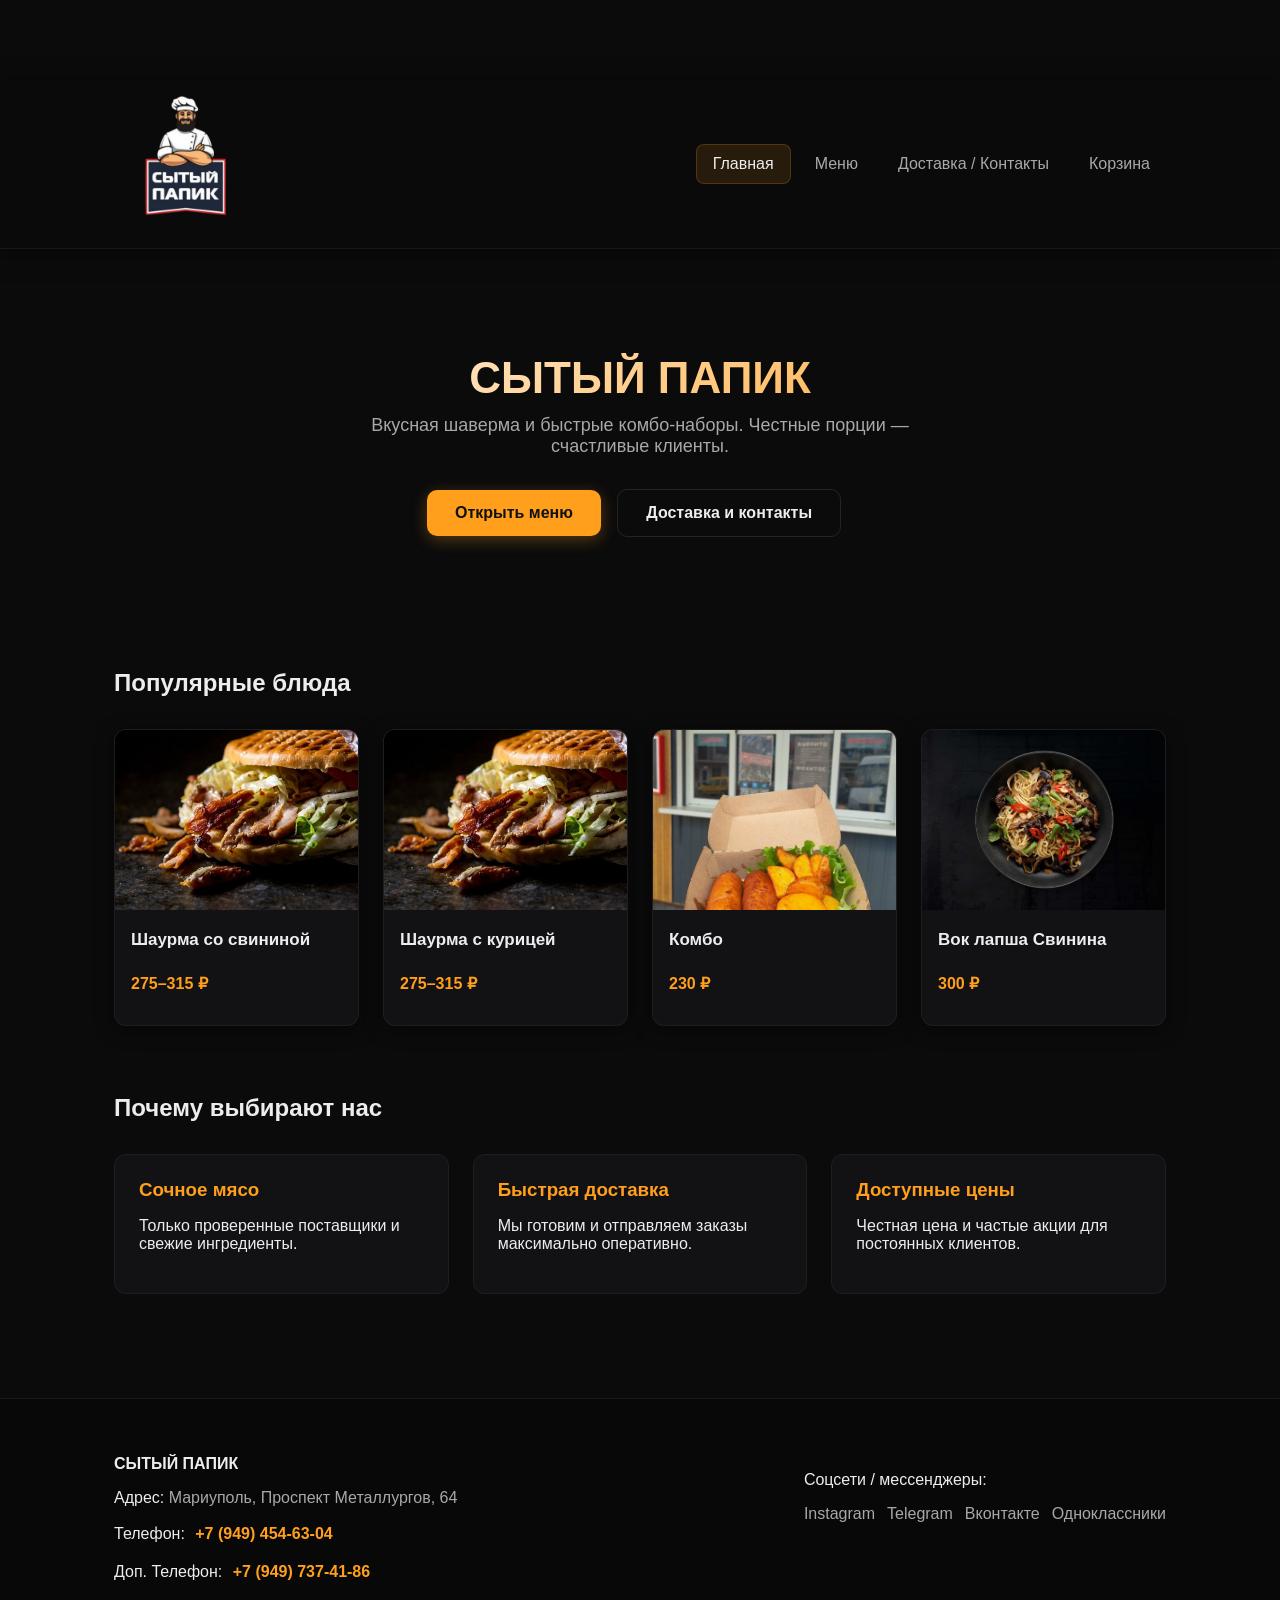
==== index.html @ ddf3e366 "Add files via upload" ====
<!doctype html>
<html lang="ru">
<head>
  <meta charset="utf-8" />
  <meta name="viewport" content="width=device-width,initial-scale=1" />
  <title>СЫТЫЙ ПАПИК — Главная</title>
  <link rel="stylesheet" href="css/styles.css">
  <link rel="stylesheet" href="css/phoneCopy.css">
  <style>
    /* Стили для фиксированного хедера */
    .site-header {
      background: rgba(11, 11, 12, 0.95);
      backdrop-filter: blur(10px);
      border-bottom: 1px solid rgba(255, 255, 255, 0.06);
      box-shadow: 0 4px 20px rgba(0, 0, 0, 0.5);
    }

    /* Отступ для контента под фиксированным хедером */
    body {
      padding-top: 80px;
    }

    .glow-on-hover {
      width: 220px;
      height: 50px;
      border: none;
      outline: none;
      color: #fff;
      background: #111;
      cursor: pointer;
      position: relative;
      z-index: 0;
      border-radius: 10px;
    }
    .glow-on-hover:before {
      content: '';
      background: linear-gradient(45deg, #ff0000, #ff7300, #fffb00, #48ff00, #00ffd5, #002bff, #7a00ff, #ff00c8, #ff0000);
      position: absolute;
      top: -2px;
      left:-2px;
      background-size: 400%;
      z-index: -1;
      filter: blur(5px);
      width: calc(100% + 4px);
      height: calc(100% + 4px);
      animation: glowing 20s linear infinite;
      opacity: 0;
      transition: opacity .3s ease-in-out;
      border-radius: 10px;
      
    }
    .glow-on-hover:active {
      color: #000
    }
    .glow-on-hover:active:after {
      background: transparent;
    }
    .glow-on-hover:hover:before {
      opacity: 1;
    }
    .glow-on-hover:after {
      z-index: -1;
      content: '';
      position: absolute;
      width: 100%;
      height: 100%;
      background: #111;
      left: 0;
      top: 0;
      border-radius: 10px;
    }
    @keyframes glowing {
      0% { background-position: 0 0; }
      50% { background-position: 400% 0; }
      100% { background-position: 0 0; }
    }
    
  </style>
</head>
<div id="copyToast" class="copy-toast">
  Номер скопирован
</div>

<body>
  <header class="site-header">
    <div class="container header-inner">
      <div class="logo">
        <a href="index.html"><img src="images/logo-placeholder.png" alt="СЫТЫЙ ПАПИК" class="logo-img"></a>
      </div>
      <nav class="nav" id="nav">
        <a href="index.html" class="nav-link active">Главная</a>
        <a href="menu.html" class="nav-link">Меню</a>
        <a href="delivery.html" class="nav-link">Доставка / Контакты</a>
        <a href="cart.html" class="nav-link">Корзина</a>
      </nav>
      <button class="burger" id="burger" aria-label="Открыть меню">☰</button>
    </div>
  </header>

  <main>
    <section class="hero">
      <div class="container hero-inner">
        <h1>СЫТЫЙ ПАПИК</h1>
        <p class="lead">Вкусная шаверма и быстрые комбо-наборы. Честные порции — счастливые клиенты.</p>
        <div class="hero-actions">
          <a class="btn" href="menu.html">Открыть меню</a>
          <a class="btn btn-ghost" href="delivery.html">Доставка и контакты</a>
        </div>
      </div>
    </section>

    <section class="gallery container">
      <h2>Популярные блюда</h2>
      <div class="cards-grid" id="popularItems">
        <!-- Динамически загружается из menu-cards.js -->
      </div>
    </section>

    <section class="about container">
      <h2>Почему выбирают нас</h2>
      <div class="features">
        
        <a class="feature" href ="menu.html" >
          <h3>Сочное мясо</h3>
          <p>Только проверенные поставщики и свежие ингредиенты.</p>
        </a>
        <a class="feature" href ="delivery.html">
          <h3>Быстрая доставка</h3>
          <p>Мы готовим и отправляем заказы максимально оперативно.</p>
        </a>
        <a class="feature" href ="menu.html">
          <h3>Доступные цены</h3>
          <p>Честная цена и частые акции для постоянных клиентов.</p>
        </a>
      </div>
    </section>
  </main>

  <footer class="site-footer">
    <div class="container footer-inner">
      <div>
        <strong>СЫТЫЙ ПАПИК</strong>
        <p>Адрес: <span class="placeholder">Мариуполь, Проспект Металлургов, 64</span></p>
          <p>
  Телефон:
  <span class="phone-copy" data-phone="+79494546304">
    +7 (949) 454-63-04
  </span>
</p>

<p>
  Доп. Телефон:
  <span class="phone-copy" data-phone="+79497374186" href="#">
    +7 (949) 737-41-86
  </span>
</p>

      </div>
      <div>
        <p>Соцсети / мессенджеры:</p>
        <ul class="socials">
          <li><a href="https://www.instagram.com/sitipapik/" class="placeholder-link">Instagram</a></li>
          <li><a href="https://t.me/sitipapik" class="placeholder-link">Telegram</a></li>
          <li><a href="https://vk.com/sitipapik" class="placeholder-link">Вконтакте</a></li>
          <li><a href="https://ok.ru/group/70000040995384" class="placeholder-link">Одноклассники</a></li>
        </ul>
        
      </div>
    </div>
  </footer>

  <script src="js/menu-cards.js"></script>
  <script>
    // Загружаем популярные товары на главную страницу
    document.addEventListener('DOMContentLoaded', () => {
      const container = document.getElementById('popularItems');
      
      // Показываем первые 4 товара как популярные
      const popularItems = MENU_ITEMS.slice(0, 4);
      
      container.innerHTML = popularItems.map(item => {
        // Определяем отображение цены
        let priceDisplay = '';
        if (item.sizes && item.sizes.length > 1) {
          const prices = item.sizes.map(s => s.price);
          priceDisplay = `${Math.min(...prices)}–${Math.max(...prices)} ₽`;
        } else if (item.sizes && item.sizes.length === 1) {
          priceDisplay = `${item.sizes[0].price} ₽`;
        } else {
          priceDisplay = `${item.price} ₽`;
        }
        
        return `
          <article class="card">
            <a href="product.html?id=${item.id}">
              <img src="${item.img}" alt="${item.title}" />
            </a>
            <div class="card-body">
              <h4>${item.title}</h4>
              <p class="price">${priceDisplay}</p>
            </div>
          </article>
        `;
      }).join('');
    });
  </script>
  <script src="js/script.js"></script>
  <script src="js/phoneCopy.js"></script>
</body>
</html>
---- css/styles.css ----
:root{
  --bg:#0b0b0c;
  --card:#121214;
  --muted:#a8a8a8;
  --accent:#ff9f1c;
  --text:#ededed;
  --glass: rgba(255,255,255,0.03);
  --maxw:1100px;
  --radius:12px;
  font-size:16px;
  font-family: Inter, "Segoe UI", Roboto, "Helvetica Neue", Arial;
}

*{box-sizing:border-box}

body{
  margin:0;
  background:var(--bg);
  color:var(--text);
  -webkit-font-smoothing:antialiased;
  /* Отступ для фиксированного хедера */
  padding-top: 80px;
}

.container{max-width:var(--maxw);margin:0 auto;padding:24px}

/* ===========================
   УЛУЧШЕННЫЙ ФИКСИРОВАННЫЙ ХЕДЕР
   =========================== */
.site-header{
  background: rgba(11, 11, 12, 0.95);
  backdrop-filter: blur(10px);
  -webkit-backdrop-filter: blur(10px);
  position:sticky;
  top:0;
  z-index:1000;
  padding:12px 0;
  border-bottom: 1px solid rgba(255, 255, 255, 0.08);
  box-shadow: 0 4px 20px rgba(0, 0, 0, 0.6);
  transition: all 0.3s ease;
}

.site-header.scrolled {
  background: rgba(11, 11, 12, 0.98);
  box-shadow: 0 4px 30px rgba(0, 0, 0, 0.8);
}

.header-inner{
  display:flex;
  align-items:center;
  justify-content:space-between;
  max-width: var(--maxw);
  margin: 0 auto;
  padding: 0 24px;
}

.logo-img {
  height:56px;
  width: 140px;
  height: auto;
  transition: transform 0.2s ease;
}

.logo-img:hover {
  transform: scale(1.05);
}

.nav{
  display:flex;
  gap:8px;
  align-items:center;
}

.nav-link{
  color:var(--muted);
  text-decoration:none;
  padding:10px 16px;
  border-radius:8px;
  transition: all 0.2s ease;
  font-weight: 500;
}

.nav-link.active {
  color:var(--text);
  background: rgba(255, 159, 28, 0.12);
  border: 1px solid rgba(255, 159, 28, 0.2);
}

.nav-link:hover{
  color:var(--text);
  background:rgba(255, 255, 255, 0.05);
}

.burger{
  display:none;
  background:rgba(255, 255, 255, 0.05);
  border:1px solid rgba(255, 255, 255, 0.1);
  color:var(--text);
  font-size:22px;
  padding: 8px 12px;
  border-radius: 8px;
  cursor: pointer;
  transition: all 0.2s ease;
}

.burger:hover {
  background: rgba(255, 255, 255, 0.1);
  border-color: rgba(255, 255, 255, 0.2);
}


/* ===========================
   HERO SECTION
   =========================== */
.hero{
  padding:80px 0 64px;
  text-align:center;
}

.hero h1{
  font-size:44px;
  margin:0 0 12px;
  background: linear-gradient(135deg, #fff 0%, var(--accent) 100%);
  -webkit-background-clip: text;
  -webkit-text-fill-color: transparent;
  background-clip: text;
}

.lead{
  color:var(--muted);
  font-size:18px;
  margin:0 0 24px;
  max-width: 600px;
  margin-left: auto;
  margin-right: auto;
}

.hero-actions {
  margin-top: 32px;
}

.btn{
  display:inline-block;
  padding:14px 28px;
  border-radius:10px;
  background:var(--accent);
  color:#111;
  text-decoration:none;
  font-weight:600;
  margin-right:12px;
  transition: all 0.2s ease;
  box-shadow: 0 4px 16px rgba(255, 159, 28, 0.3);
}

.btn:hover {
  transform: translateY(-2px);
  box-shadow: 0 6px 24px rgba(255, 159, 28, 0.4);
}

.btn-ghost{
  background:transparent;
  border:1px solid rgba(255,255,255,0.1);
  color:var(--text);
  box-shadow: none;
}

.btn-ghost:hover {
  background: rgba(255, 255, 255, 0.05);
  border-color: rgba(255, 255, 255, 0.2);
}


/* ===========================
   FEATURES
   =========================== */
.features{
  display:flex;
  gap:24px;
  margin-top:32px;
}

.feature{
  background:var(--card);
  padding:24px;
  border-radius:12px;
  flex:1;
  border: 1px solid rgba(255, 255, 255, 0.05);
  transition: all 0.3s ease;
}

.feature:hover {
  transform: translateY(-4px);
  border-color: rgba(255, 159, 28, 0.3);
  box-shadow: 0 8px 24px rgba(0, 0, 0, 0.4);
}

.feature h3{
  margin:0 0 12px;
  color: var(--accent);
}


/* ===========================
   CARDS GRID (Главная страница)
   =========================== */
.cards-grid{
  display:grid;
  grid-template-columns:repeat(auto-fill,minmax(240px,1fr));
  gap:24px;
  margin-top:32px;
}

.card{
  background:var(--card);
  border-radius:12px;
  overflow:hidden;
  display:flex;
  flex-direction:column;
  box-shadow:0 4px 18px rgba(0,0,0,0.5);
  border: 1px solid rgba(255, 255, 255, 0.05);
  transition: all 0.3s ease;
}

.card:hover {
  transform: translateY(-8px);
  box-shadow: 0 12px 32px rgba(0, 0, 0, 0.7);
  border-color: rgba(255, 159, 28, 0.3);
}

.card img{
  width:100%;
  height:180px;
  object-fit:cover;
  background:#111;
  transition: transform 0.3s ease;
}

.card:hover img {
  transform: scale(1.05);
}

.card-body{padding:16px}
.card-body h4{margin:0 0 8px;font-size:17px}
.price{color:var(--accent);font-weight:700;font-size:16px}


/* ===========================
   MENU SECTION
   =========================== */
.menu-section h1{
  margin-top:32px;
  font-size:34px;
  color:#fff;
  letter-spacing:0.2px;
}

.menu-title { 
  font-size:34px; 
  margin:6px 0 6px 0; 
  color:#fff; 
  letter-spacing:0.2px; 
}

.muted { 
  color:var(--muted); 
  margin-bottom:24px; 
}


/* ===========================
   MENU FILTERS
   =========================== */
.menu-filters { 
  display:flex; 
  gap:10px; 
  margin-bottom:24px; 
  flex-wrap:wrap; 
}

.menu-filters .filter {
  background:transparent;
  border:1px solid rgba(255,255,255,0.1);
  color:#ddd;
  padding:10px 18px;
  border-radius:10px;
  cursor:pointer;
  transition: all 0.2s ease;
  font-weight: 500;
}

.menu-filters .filter:hover {
  background: rgba(255, 255, 255, 0.05);
  border-color: rgba(255, 255, 255, 0.2);
}

.menu-filters .filter.active { 
  background: linear-gradient(90deg, rgba(255,122,24,0.12), rgba(217,104,16,0.08)); 
  border-color: rgba(255,122,24,0.3); 
  color:var(--accent);
  box-shadow: 0 2px 12px rgba(255, 122, 24, 0.2);
}


/* ===========================
   MENU GRID
   =========================== */
.menu-grid {
  display:grid;
  grid-template-columns: repeat(auto-fit,minmax(260px,1fr));
  gap:24px;
}


/* ===========================
   MENU CARDS (С ВЫРАВНИВАНИЕМ)
   =========================== */
.menu-card {
  background: linear-gradient(180deg, rgba(255,255,255,0.03), rgba(255,255,255,0.01));
  border-radius:var(--radius);
  overflow:hidden;
  border:1px solid rgba(255,255,255,0.05);
  box-shadow: 0 6px 18px rgba(0,0,0,0.6);
  transition: transform .2s ease, box-shadow .2s ease;
  
  /* ВАЖНО: Делаем карточку гибкой для выравнивания */
  display: flex;
  flex-direction: column;
  height: 100%;
}

.menu-card:hover { 
  transform: translateY(-8px); 
  box-shadow: 0 12px 32px rgba(0, 0, 0, 0.8);
  border-color: rgba(255, 159, 28, 0.3);
}

.card-media {
  width: 100%;
  height: 180px; /* Фиксированная высота для картинки */
  overflow: hidden;
}

.card-media img { 
  width:100%; 
  height:100%; 
  object-fit:cover; /* По умолчанию обрезаем */
  display:block; 
  filter:brightness(.92);
  transition: all 0.3s ease;
}

.menu-card:hover .card-media img {
  filter: brightness(1);
  transform: scale(1.05);
}

/* ВАЖНО: Тело карточки растягивается */
.card-body { 
  padding:16px; 
  display: flex;
  flex-direction: column;
  flex-grow: 1;
}

.card-title { margin:0 0 8px 0; font-size:18px; color:#fff; }

.card-desc { 
  color:var(--muted); 
  font-size:14px; 
  margin-bottom:12px; 
  line-height: 1.5; 
}

/* ВАЖНО: Низ карточки прижат к низу */
.card-bottom { 
  display:flex; 
  justify-content:space-between; 
  align-items:center; 
  gap:10px; 
  flex-wrap: wrap; 
  margin-top: auto; /* Это свойство прижимает кнопки вниз */
}

.card-price { font-weight:700; color:var(--accent); font-size:16px; }

.card-actions {
  display: flex;
  gap: 8px;
}

a.btn-secondary {
  text-decoration:none;
  background:transparent;
  border:1px solid rgba(255,255,255,0.1);
  padding:9px 14px;
  border-radius:8px;
  color:#ddd;
  font-size:13px;
  transition: all 0.2s ease;
}

a.btn-secondary:hover {
  background: rgba(255, 255, 255, 0.05);
  border-color: rgba(255, 255, 255, 0.2);
}

button.btn-add {
  padding:9px 16px;
  background:var(--accent);
  color:#111;
  border: none;
  border-radius:10px;
  cursor:pointer;
  font-weight:600;
  font-size:13px;
  transition: all 0.2s ease;
}

button.btn-add:hover {
  background: #d96810;
  transform: translateY(-2px);
  box-shadow: 0 4px 12px rgba(255, 159, 28, 0.4);
}

button.btn-add:active {
  transform: translateY(0);
}






.menu-card[data-item-id="b15"] .card-media img {
    object-fit: cover;
    object-position: 50% 20%; /* 50% по горизонтали, 20% от верха  Мега шава */
}

.menu-card[data-item-id="b2"] .card-media img {
    object-position: 50% 77%; /* Комбо */
    object-fit: cover;
}
.menu-card[data-item-id="b14"] .card-media img {
    object-position: 10% 67%; /* Ланч бокс */
    object-fit: cover;
}

/* .menu-card[data-item-id="b20"] .card-media img {
    width: 90%; Вода 
    object-position: 50% 20%;
} */

.menu-card[data-item-id="b21"] .card-media img {
    object-fit: cover; /* Соки */
    object-position: 50% 20%;
}




/* ===========================
   QUANTITY CONTROL
   =========================== */
.quantity-control {
  display: flex;
  align-items: center;
  gap: 6px;
  background: rgba(255, 159, 28, 0.1);
  border: 1px solid rgba(255, 159, 28, 0.3);
  border-radius: 10px;
  padding: 4px;
}

.qty-btn {
  width: 28px;
  height: 28px;
  background: var(--accent);
  color: #111;
  border: none;
  border-radius: 6px;
  cursor: pointer;
  font-weight: 700;
  font-size: 16px;
  display: flex;
  align-items: center;
  justify-content: center;
  transition: all 0.2s ease;
}

.qty-btn:hover {
  background: #d96810;
  transform: scale(1.1);
}

.qty-btn:active {
  transform: scale(0.95);
}

.qty-display {
  min-width: 24px;
  text-align: center;
  font-weight: 700;
  color: var(--accent);
  font-size: 14px;
}


/* ===========================
   SIZE MODAL
   =========================== */
.size-modal-overlay {
  position: fixed;
  top: 0;
  left: 0;
  right: 0;
  bottom: 0;
  background: rgba(0, 0, 0, 0.85);
  backdrop-filter: blur(8px);
  z-index: 2000;
  display: flex;
  align-items: center;
  justify-content: center;
  padding: 20px;
  animation: fadeIn 0.3s ease;
}

.size-modal {
  background: linear-gradient(180deg, #1a1a1c 0%, #121214 100%);
  border-radius: 16px;
  max-width: 400px;
  width: 100%;
  border: 1px solid rgba(255, 159, 28, 0.2);
  box-shadow: 0 20px 60px rgba(0, 0, 0, 0.9);
  animation: slideUp 0.3s ease;
}

.size-modal-header {
  padding: 20px;
  border-bottom: 1px solid rgba(255, 255, 255, 0.1);
  display: flex;
  justify-content: space-between;
  align-items: center;
}

.size-modal-header h3 {
  margin: 0;
  font-size: 18px;
  color: #fff;
}

.size-modal-close {
  background: transparent;
  border: 1px solid rgba(255, 255, 255, 0.1);
  color: var(--muted);
  font-size: 24px;
  width: 32px;
  height: 32px;
  border-radius: 6px;
  cursor: pointer;
  display: flex;
  align-items: center;
  justify-content: center;
  transition: all 0.2s ease;
}

.size-modal-close:hover {
  background: rgba(255, 255, 255, 0.05);
  border-color: rgba(255, 255, 255, 0.2);
  color: #fff;
}

.size-modal-body {
  padding: 20px;
}

.size-modal-body h4 {
  margin: 0 0 16px 0;
  color: var(--text);
  font-size: 16px;
}

.size-options {
  display: flex;
  flex-direction: column;
  gap: 10px;
}

.size-option {
  display: flex;
  justify-content: space-between;
  align-items: center;
  padding: 14px 18px;
  background: rgba(255, 255, 255, 0.03);
  border: 1px solid rgba(255, 255, 255, 0.1);
  border-radius: 10px;
  cursor: pointer;
  transition: all 0.2s ease;
}

.size-option:hover {
  background: rgba(255, 159, 28, 0.1);
  border-color: rgba(255, 159, 28, 0.3);
  transform: translateX(4px);
}

.size-name {
  font-weight: 600;
  color: var(--text);
}

.size-price {
  font-weight: 700;
  color: var(--accent);
  font-size: 16px;
}


/* ===========================
   FOOTER
   =========================== */
.site-footer{
  border-top:1px solid rgba(255,255,255,0.06);
  margin-top:80px;
  padding:32px 0;
  background: rgba(0, 0, 0, 0.3);
}

.footer-inner{
  display:flex;
  justify-content:space-between;
  gap:32px;
  align-items:flex-start;
}

.socials{
  list-style:none;
  padding:0;
  margin:8px 0 0 0;
  display:flex;
  gap:12px;
  flex-wrap: wrap;
}

.placeholder{color:var(--muted)}
.placeholder-link{
  color:var(--muted);
  text-decoration:none;
  transition: color 0.2s ease;
}

.placeholder-link:hover {
  color: var(--accent);
}


/* ===========================
   TWO COLUMN LAYOUT
   =========================== */
.two-col{
  display:grid;
  grid-template-columns:1fr 360px;
  gap:32px;
  margin-top: 24px;
}


/* ===========================
   DISH LAYOUT
   =========================== */
.dish-layout-darker { 
  display:flex; 
  gap:32px; 
  align-items:flex-start; 
  margin-top:24px; 
}

.dish-image-large img { 
  width:420px; 
  border-radius:12px; 
  object-fit:cover; 
}

.dish-info-large { max-width:640px; }
.dish-info-large h1 { 
  margin:0 0 12px 0; 
  font-size:28px; 
  color:#fff; 
  text-transform: none; 
}

.dish-desc .desc { 
  color:var(--muted); 
  margin:8px 0;
  line-height: 1.6;
}

.dish-actions { 
  margin-top:16px; 
  display:flex; 
  gap:12px; 
  align-items:center; 
}


/* ===========================
   CART
   =========================== */
.cart-row { 
  display:flex; 
  justify-content:space-between; 
  gap:16px; 
  padding:16px 0; 
  border-bottom:1px solid rgba(255,255,255,0.05); 
}

.cart-row strong { display:block; }


/* ===========================
   RESPONSIVE
   =========================== */
@media(max-width:900px){
  body {
    padding-top: 70px;
  }

  .features{flex-direction:column}
  .two-col{grid-template-columns:1fr}
  .dish-layout-darker { flex-direction:column; }
  .dish-image-large img { width:100%; height:auto; }
  .card-media img { height:160px; }
  
  .burger{display:block}
  
  .nav{
    display:none;
    position:fixed;
    right:18px;
    top:72px;
    flex-direction:column;
    background:rgba(11, 11, 12, 0.98);
    backdrop-filter: blur(10px);
    padding:16px;
    border-radius:12px;
    border: 1px solid rgba(255, 255, 255, 0.1);
    box-shadow: 0 8px 32px rgba(0, 0, 0, 0.8);
    min-width: 200px;
  }
  
  .nav.open {
    display: flex;
  }

  .nav-link {
    width: 100%;
    text-align: left;
  }
  
  .header-inner{gap:16px}
  
  .hero h1{font-size:36px}
}

@media(max-width:480px){
  .hero h1{font-size:32px}
  .card img{height:150px}
  .menu-title { font-size:26px; }
  .card-media img { height:140px; }
  .card-desc { min-height:48px; }
  
  .cards-grid{
    grid-template-columns:1fr;
  }

  .footer-inner {
    flex-direction: column;
    gap: 24px;
  }
}


/* ===========================
   UTILITIES
   =========================== */
.Pobolshe{
  font-size: 100px;
}

.ymaps-layers-pane {
    filter: brightness(50%);
    -ms-filter: brightness(50%);
    -webkit-filter: brightness(50%);
    -moz-filter: brightness(50%);   
    -o-filter: brightness(50%);  
}

/* ===========================
   ЦЕНЫ (С поддержкой старой цены)
   =========================== */
.card-price-container {
  display: flex;
  flex-direction: column;
  gap: 2px;
}

.price-old {
  font-size: 13px;
  color: rgba(255, 255, 255, 0.4);
  text-decoration: line-through;
  font-weight: 400;
  margin-bottom: -2px;
}

.price-current {
  font-size: 18px;
  font-weight: 700;
  color: var(--accent);
}
---- css/phoneCopy.css ----
/* ==================================================
   PHONE COPY (MINIMAL, PREMIUM)
   ================================================== */

.phone-copy {
  color: var(--accent);
  font-weight: 600;
  cursor: pointer;
  padding: 2px 6px;
  border-radius: 6px;
  line-height: 1.4;
}

/* hover — ТОЛЬКО курсор, без анимаций */
.phone-copy:hover {
  cursor: pointer;
}

/* ==================================================
   PRESS ANIMATION (NO GLOW)
   ================================================== */

@keyframes copyPress {
  0% {
    transform: scale(1);
    background: transparent;
  }

  40% {
    transform: scale(0.94);
    background: rgba(255, 159, 28, 0.08);
  }

  70% {
    transform: scale(1.01);
    background: rgba(255, 159, 28, 0.05);
  }

  100% {
    transform: scale(1);
    background: transparent;
  }
}

.phone-copy.copied {
  animation: copyPress 0.28s ease;
}




.copy-toast {
  position: fixed;
  top: 192px; /* 80px хедер + небольшой зазор */
  left: 50%;
  transform: translateX(-50%) translateY(-10px);
  
  background: linear-gradient(
    180deg,
    rgba(255,255,255,0.08),
    rgba(255,255,255,0.03)
  );
  backdrop-filter: blur(10px);
  -webkit-backdrop-filter: blur(10px);

  border: 1px solid rgba(255, 159, 28, 0.35);
  color: var(--text);
  padding: 12px 22px;
  border-radius: 12px;

  font-weight: 600;
  font-size: 14px;

  box-shadow:
    0 10px 30px rgba(0,0,0,0.7),
    0 0 18px rgba(255,159,28,0.35);

  opacity: 0;
  pointer-events: none;
  transition: all 0.35s ease;
  z-index: 1500; /* ниже модалок, выше контента */
}

.copy-toast.show {
  opacity: 1;
  transform: translateX(-50%) translateY(0);
}

/* иконка без акцента */
.copy-toast::before {
  content: "✔";
  margin-right: 8px;
  color: var(--muted);
}



@media (max-width: 900px) {
  .copy-toast {
    top: 78px;
  }
}
.feature {
  text-decoration: none;
  color: inherit;
  display: block; /* Чтобы ссылка вела себя как карточка */
}
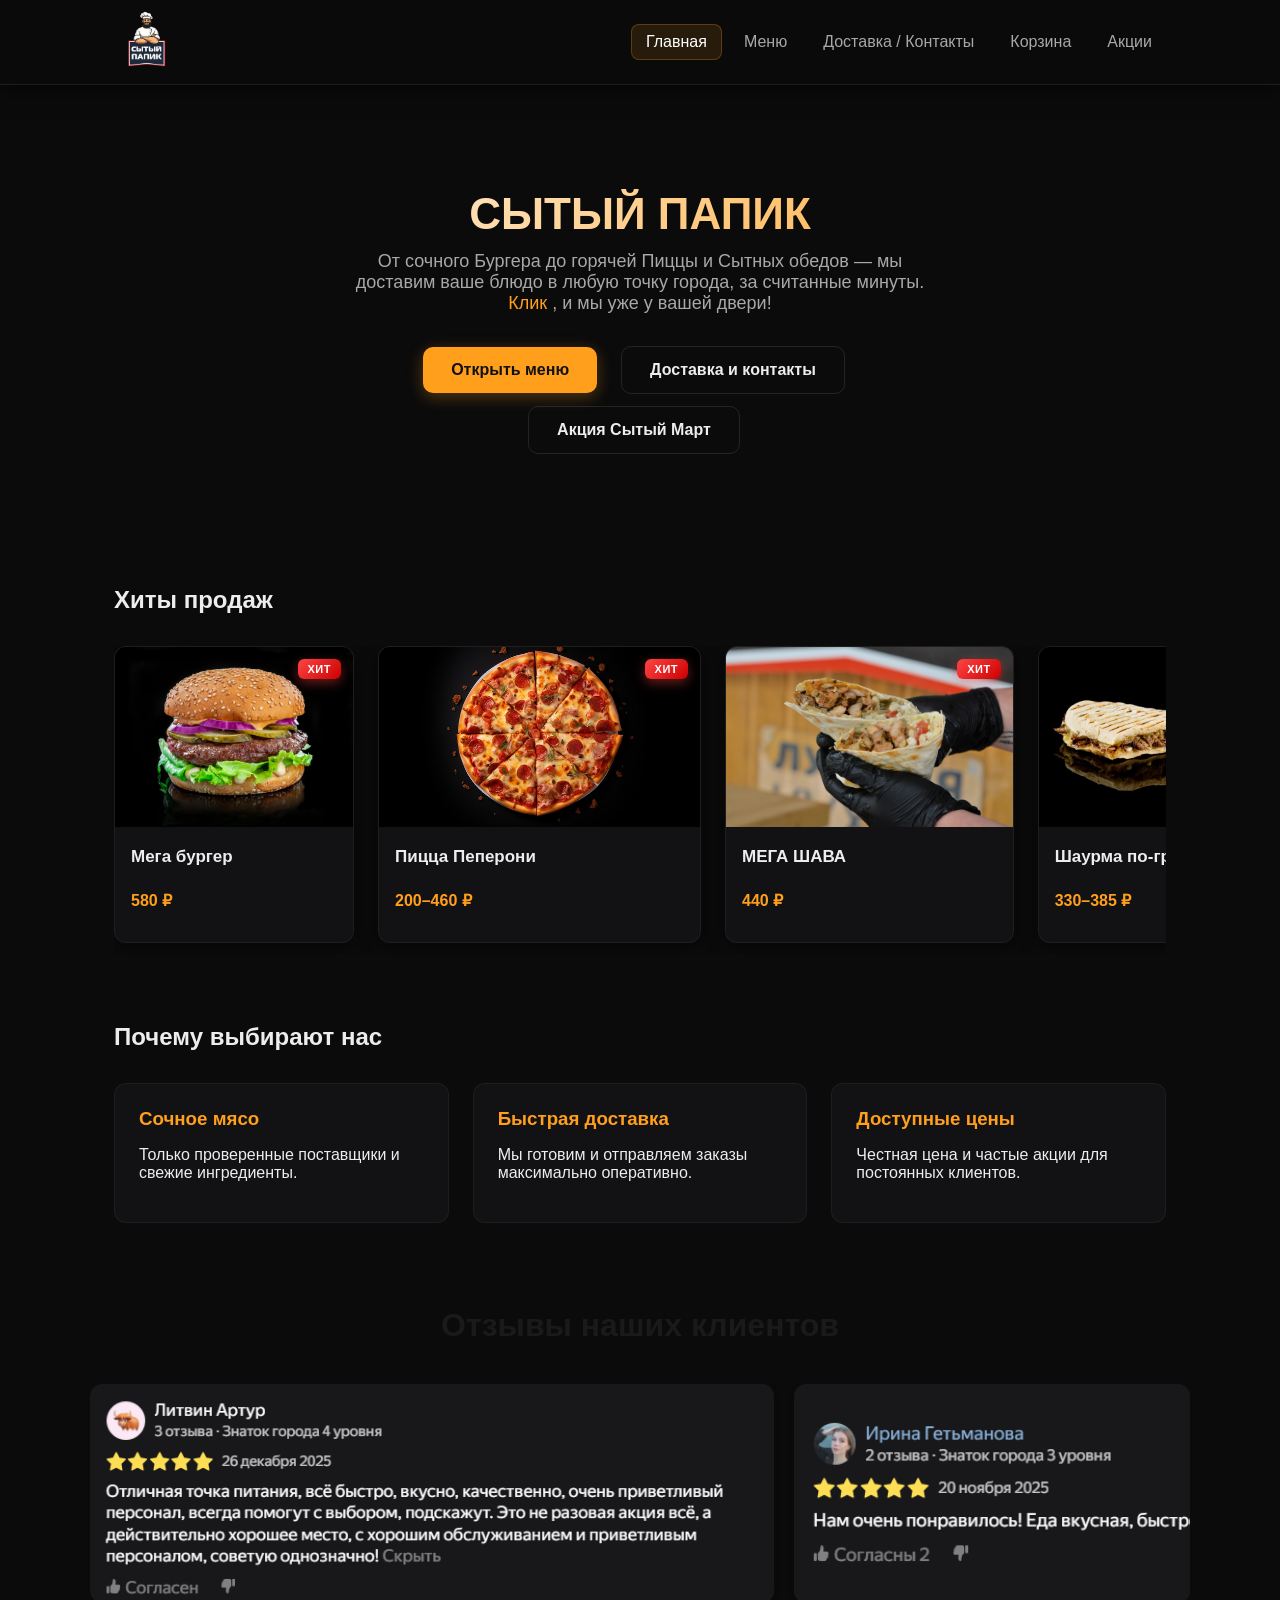
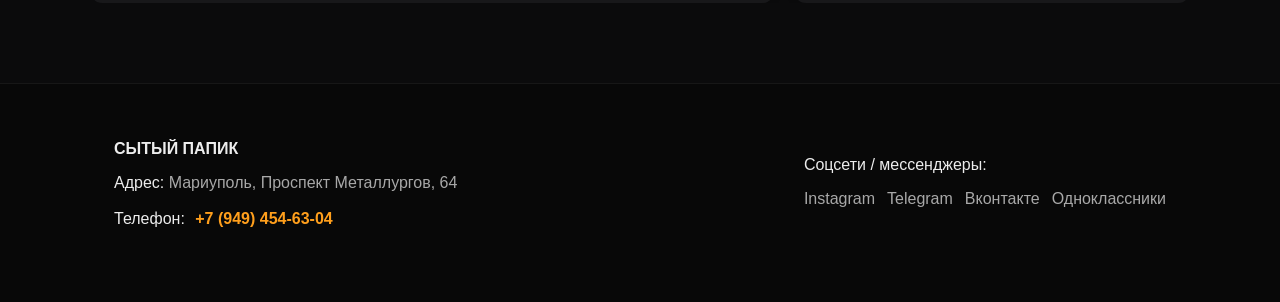
==== commit a9f3573d: "edited version" ====
--- a/index.html
+++ b/index.html
@@ -2,80 +2,14 @@
 <html lang="ru">
 <head>
   <meta charset="utf-8" />
-  <meta name="viewport" content="width=device-width,initial-scale=1" />
+  
+  <meta name="viewport" content="width=device-width, initial-scale=1, viewport-fit=cover">
   <title>СЫТЫЙ ПАПИК — Главная</title>
-  <link rel="stylesheet" href="css/styles.css">
-  <link rel="stylesheet" href="css/phoneCopy.css">
-  <style>
-    /* Стили для фиксированного хедера */
-    .site-header {
-      background: rgba(11, 11, 12, 0.95);
-      backdrop-filter: blur(10px);
-      border-bottom: 1px solid rgba(255, 255, 255, 0.06);
-      box-shadow: 0 4px 20px rgba(0, 0, 0, 0.5);
-    }
-
-    /* Отступ для контента под фиксированным хедером */
-    body {
-      padding-top: 80px;
-    }
-
-    .glow-on-hover {
-      width: 220px;
-      height: 50px;
-      border: none;
-      outline: none;
-      color: #fff;
-      background: #111;
-      cursor: pointer;
-      position: relative;
-      z-index: 0;
-      border-radius: 10px;
-    }
-    .glow-on-hover:before {
-      content: '';
-      background: linear-gradient(45deg, #ff0000, #ff7300, #fffb00, #48ff00, #00ffd5, #002bff, #7a00ff, #ff00c8, #ff0000);
-      position: absolute;
-      top: -2px;
-      left:-2px;
-      background-size: 400%;
-      z-index: -1;
-      filter: blur(5px);
-      width: calc(100% + 4px);
-      height: calc(100% + 4px);
-      animation: glowing 20s linear infinite;
-      opacity: 0;
-      transition: opacity .3s ease-in-out;
-      border-radius: 10px;
-      
-    }
-    .glow-on-hover:active {
-      color: #000
-    }
-    .glow-on-hover:active:after {
-      background: transparent;
-    }
-    .glow-on-hover:hover:before {
-      opacity: 1;
-    }
-    .glow-on-hover:after {
-      z-index: -1;
-      content: '';
-      position: absolute;
-      width: 100%;
-      height: 100%;
-      background: #111;
-      left: 0;
-      top: 0;
-      border-radius: 10px;
-    }
-    @keyframes glowing {
-      0% { background-position: 0 0; }
-      50% { background-position: 400% 0; }
-      100% { background-position: 0 0; }
-    }
-    
-  </style>
+  <link rel="stylesheet" href="css/styles.css?v=10">
+  <link rel="stylesheet" href="css/phoneCopy.css?v=10">
+  <link rel="stylesheet" href="css/click-span.css?v=10">
+  <link rel="stylesheet" href="css/hit.css?v=11">
+  <link rel="stylesheet" href="css/reviews.css?v=10">
 </head>
 <div id="copyToast" class="copy-toast">
   Номер скопирован
@@ -92,6 +26,7 @@
         <a href="menu.html" class="nav-link">Меню</a>
         <a href="delivery.html" class="nav-link">Доставка / Контакты</a>
         <a href="cart.html" class="nav-link">Корзина</a>
+        <a href="promotions.html" class="nav-link">Акции</a>
       </nav>
       <button class="burger" id="burger" aria-label="Открыть меню">☰</button>
     </div>
@@ -101,18 +36,23 @@
     <section class="hero">
       <div class="container hero-inner">
         <h1>СЫТЫЙ ПАПИК</h1>
-        <p class="lead">Вкусная шаверма и быстрые комбо-наборы. Честные порции — счастливые клиенты.</p>
+        <p class="lead">От сочного Бургера до горячей Пиццы и Сытных обедов — мы доставим ваше блюдо в любую точку города, за считанные минуты. <a href="delivery.html" class="Click-span">Клик </a>, и мы уже у вашей двери!</p>
         <div class="hero-actions">
           <a class="btn" href="menu.html">Открыть меню</a>
           <a class="btn btn-ghost" href="delivery.html">Доставка и контакты</a>
+        </div>
+        <div class="hero-actions" style="margin-top:12px;">
+          <a class="btn btn-ghost" href="promotions.html"> Акция Сытый Март</a>
         </div>
       </div>
     </section>
 
     <section class="gallery container">
-      <h2>Популярные блюда</h2>
-      <div class="cards-grid" id="popularItems">
-        <!-- Динамически загружается из menu-cards.js -->
+      <h2>Хиты продаж</h2>
+      <div class="hit-products-scroll">
+        <div class="cards-grid cards-grid-scroll" id="popularItems">
+          <!-- Динамически загружается из menu-cards.js -->
+        </div>
       </div>
     </section>
 
@@ -134,6 +74,43 @@
         </a>
       </div>
     </section>
+
+    <section class="reviews-section container">
+      <h2>Отзывы наших клиентов</h2>
+      <div class="reviews-carousel-container">
+        <div class="reviews-carousel" id="reviewsCarousel">
+          <!-- Отзыв 1 -->
+          <div class="review-card">
+            <img src="images/review1.png" alt="Отзыв клиента" class="review-image">
+          </div>
+
+          <!-- Отзыв 2 -->
+          <div class="review-card">
+            <img src="images/review2.png" alt="Отзыв клиента" class="review-image">
+          </div>
+
+          <!-- Отзыв 3 -->
+          <div class="review-card">
+            <img src="images/review3.png" alt="Отзыв клиента" class="review-image">
+          </div>
+
+          <!-- Отзыв 4 -->
+          <div class="review-card">
+            <img src="images/review4.png" alt="Отзыв клиента" class="review-image">
+          </div>
+
+        
+          <!-- <div class="review-card">
+            <img src="images/review-5.jpg" alt="Отзыв клиента" class="review-image">
+          </div>
+
+          
+          <div class="review-card">
+            <img src="images/review-6.jpg" alt="Отзыв клиента" class="review-image">
+          </div> -->
+        </div>
+      </div>
+    </section>
   </main>
 
   <footer class="site-footer">
@@ -148,12 +125,7 @@
   </span>
 </p>
 
-<p>
-  Доп. Телефон:
-  <span class="phone-copy" data-phone="+79497374186" href="#">
-    +7 (949) 737-41-86
-  </span>
-</p>
+
 
       </div>
       <div>
@@ -169,16 +141,31 @@
     </div>
   </footer>
 
-  <script src="js/menu-cards.js"></script>
+  <script src="js/menu-cards.js?v=10"></script>
   <script>
-    // Загружаем популярные товары на главную страницу
+    // Бесшовная карусель отзывов
     document.addEventListener('DOMContentLoaded', () => {
+      const carousel = document.getElementById('reviewsCarousel');
+      if (carousel) {
+        const cards = Array.from(carousel.querySelectorAll('.review-card'));
+        const cardsCount = cards.length;
+        
+        // Клонируем все карточки дважды для идеального зацикливания
+        for (let i = 0; i < cardsCount * 3; i++) {
+          const clone = cards[i % cardsCount].cloneNode(true);
+          carousel.appendChild(clone);
+        }
+      }
+
       const container = document.getElementById('popularItems');
       
-      // Показываем первые 4 товара как популярные
-      const popularItems = MENU_ITEMS.slice(0, 4);
+      // Фильтруем только товары с isHit: true
+      const hitItems = MENU_ITEMS.filter(item => item.isHit);
       
-      container.innerHTML = popularItems.map(item => {
+      // Если хитов нет, показываем первые 4 товара
+      const itemsToShow = hitItems.length > 0 ? hitItems : MENU_ITEMS.slice(0, 4);
+      
+      container.innerHTML = itemsToShow.map(item => {
         // Определяем отображение цены
         let priceDisplay = '';
         if (item.sizes && item.sizes.length > 1) {
@@ -193,6 +180,7 @@
         return `
           <article class="card">
             <a href="product.html?id=${item.id}">
+              ${item.isHit ? '<span class="hit-badge-small">ХИТ</span>' : ''}
               <img src="${item.img}" alt="${item.title}" />
             </a>
             <div class="card-body">
@@ -204,7 +192,7 @@
       }).join('');
     });
   </script>
-  <script src="js/script.js"></script>
-  <script src="js/phoneCopy.js"></script>
+  <script src="js/script.js?v=10"></script>
+  <script src="js/phoneCopy.js?v=10"></script>
 </body>
 </html>
--- a/css/styles.css
+++ b/css/styles.css
@@ -13,56 +13,92 @@
 
 *{box-sizing:border-box}
 
-body{
+html,body{
   margin:0;
+  padding:0;
   background:var(--bg);
   color:var(--text);
   -webkit-font-smoothing:antialiased;
-  /* Отступ для фиксированного хедера */
-  padding-top: 80px;
 }
 
 .container{max-width:var(--maxw);margin:0 auto;padding:24px}
 
-/* ===========================
-   УЛУЧШЕННЫЙ ФИКСИРОВАННЫЙ ХЕДЕР
-   =========================== */
+/* ================= HEADER ================= */
+
 .site-header{
-  background: rgba(11, 11, 12, 0.95);
+  width:100%;
+  left:0;
+  top:0;
+  z-index:1000;
+
+  background: rgba(11,11,12,0.96);
   backdrop-filter: blur(10px);
   -webkit-backdrop-filter: blur(10px);
-  position:sticky;
-  top:0;
-  z-index:1000;
-  padding:12px 0;
-  border-bottom: 1px solid rgba(255, 255, 255, 0.08);
-  box-shadow: 0 4px 20px rgba(0, 0, 0, 0.6);
-  transition: all 0.3s ease;
-}
-
-.site-header.scrolled {
-  background: rgba(11, 11, 12, 0.98);
-  box-shadow: 0 4px 30px rgba(0, 0, 0, 0.8);
+
+  border-bottom:1px solid rgba(255,255,255,0.08);
+  box-shadow:0 4px 20px rgba(0,0,0,0.6);
+
+  transition: transform .35s ease, padding .3s ease;
+}
+
+/* ПК — липкий, НЕ скрывается */
+@media (min-width:1025px){
+  .site-header{
+    position:sticky;
+    top:0;
+  }
+  
+}
+
+/* Мобилки — фиксированный */
+@media (max-width:1024px){
+  
+
+  .site-header{
+    position:fixed;
+    top:0;
+    left:0;
+    right:0;
+    width:100%;
+  }
+
+  .site-header.hidden{
+    transform:translateY(-100%);
+  }
+  .body{ 
+    padding-top:70px;
+     } /* место под fixed header */
+}
+@media (max-width: 900px){
+  
+  
+  
+
+  .body{
+    padding-top:80px;
+  }
+  .site-header{
+    position: fixed;
+    padding:10px 0 calc(10px + env(safe-area-inset-top));
+  }
+  .logo-img{
+    height:40px;
+  }
 }
 
 .header-inner{
   display:flex;
   align-items:center;
   justify-content:space-between;
-  max-width: var(--maxw);
-  margin: 0 auto;
-  padding: 0 24px;
-}
-
-.logo-img {
-  height:56px;
-  width: 140px;
-  height: auto;
-  transition: transform 0.2s ease;
-}
-
-.logo-img:hover {
-  transform: scale(1.05);
+  max-width:var(--maxw);
+  margin:0 auto;
+  padding:10px 24px;
+}
+
+.logo-img{
+  height:64px;
+  width:auto;
+  display:block;
 }
 
 .nav{
@@ -74,40 +110,52 @@
 .nav-link{
   color:var(--muted);
   text-decoration:none;
-  padding:10px 16px;
+  padding:8px 14px;
   border-radius:8px;
-  transition: all 0.2s ease;
-  font-weight: 500;
-}
-
-.nav-link.active {
-  color:var(--text);
-  background: rgba(255, 159, 28, 0.12);
-  border: 1px solid rgba(255, 159, 28, 0.2);
-}
-
-.nav-link:hover{
-  color:var(--text);
-  background:rgba(255, 255, 255, 0.05);
-}
+  transition:.2s;
+  font-weight:500;
+}
+
+.nav-link:hover{color:#fff;background:rgba(255,255,255,.05)}
+.nav-link.active{color:#fff;background:rgba(255,159,28,.12);border:1px solid rgba(255,159,28,.25)}
 
 .burger{
   display:none;
-  background:rgba(255, 255, 255, 0.05);
-  border:1px solid rgba(255, 255, 255, 0.1);
-  color:var(--text);
-  font-size:22px;
-  padding: 8px 12px;
-  border-radius: 8px;
-  cursor: pointer;
-  transition: all 0.2s ease;
-}
-
-.burger:hover {
-  background: rgba(255, 255, 255, 0.1);
-  border-color: rgba(255, 255, 255, 0.2);
-}
-
+  background:rgba(255,255,255,.05);
+  border:1px solid rgba(255,255,255,.1);
+  color:#fff;
+  font-size:20px;
+  padding:6px 10px;
+  border-radius:8px;
+  cursor:pointer;
+  z-index:10001;
+  position:relative;
+  pointer-events: auto;
+  touch-action: manipulation;
+  -webkit-appearance: none;
+  -webkit-tap-highlight-color: transparent;
+}
+
+/* ===== MOBILE NAV ===== */
+@media(max-width:900px){
+  .burger{display:block}
+
+  .nav{
+    display:none;
+    position:fixed;
+    right:16px;
+    top:64px;
+    flex-direction:column;
+    background:rgba(11,11,12,.98);
+    padding:16px;
+    border-radius:12px;
+    border:1px solid rgba(255,255,255,.1);
+    min-width:200px;
+    z-index:10000;
+  }
+
+  .nav.open{display:flex}
+}
 
 /* ===========================
    HERO SECTION
@@ -137,6 +185,16 @@
 
 .hero-actions {
   margin-top: 32px;
+  display: flex;
+  flex-wrap: wrap;
+  justify-content: center;
+  gap: 12px;
+  align-items: center;
+}
+
+.hero-actions .btn:nth-child(3) {
+  flex-basis: auto;
+  margin-right: 0;
 }
 
 .btn{
@@ -595,6 +653,9 @@
   border-radius: 10px;
   cursor: pointer;
   transition: all 0.2s ease;
+  color: #e0e0e0;
+  font-family: Inter, "Segoe UI", Roboto, "Helvetica Neue", Arial;
+  font-size: 0.95rem;
 }
 
 .size-option:hover {
@@ -721,7 +782,7 @@
    =========================== */
 @media(max-width:900px){
   body {
-    padding-top: 70px;
+    padding-top: 100px;
   }
 
   .features{flex-direction:column}
@@ -815,4 +876,424 @@
   font-size: 18px;
   font-weight: 700;
   color: var(--accent);
+}
+
+
+
+/* ===========================
+   PRODUCT PAGE
+   =========================== */
+.product-container {
+  max-width: 1100px;
+  margin: 40px auto;
+  padding: 24px;
+}
+
+.product-layout {
+  display: flex;
+  gap: 40px;
+  align-items: flex-start;
+}
+
+.product-image {
+  flex: 0 0 450px;
+}
+
+.product-image img {
+  width: 100%;
+  border-radius: 16px;
+  box-shadow: 0 8px 32px rgba(0,0,0,0.6);
+  border: 1px solid rgba(255,255,255,0.05);
+}
+
+.product-info {
+  flex: 1;
+}
+
+.product-info h1 {
+  font-size: 32px;
+  margin: 0 0 16px 0;
+  color: #fff;
+}
+
+.product-desc {
+  color: var(--muted);
+  font-size: 16px;
+  line-height: 1.6;
+  margin-bottom: 24px;
+}
+
+.product-price {
+  font-size: 28px;
+  font-weight: 700;
+  color: var(--accent);
+  margin: 24px 0;
+}
+
+.product-category {
+  display: inline-block;
+  padding: 6px 12px;
+  background: rgba(255,122,24,0.1);
+  border: 1px solid rgba(255,122,24,0.2);
+  border-radius: 6px;
+  color: var(--accent);
+  font-size: 13px;
+  margin-bottom: 16px;
+  text-transform: uppercase;
+  letter-spacing: 0.5px;
+  text-decoration: none;
+}
+.product-category:hover {
+  background: rgba(255, 159, 28, 0.1);
+  border-color: rgba(255, 159, 28, 0.3);
+}
+/* Product Sizes */
+.product-sizes {
+  margin: 24px 0;
+}
+
+.product-sizes label {
+  display: block;
+  font-weight: 600;
+  color: var(--text);
+  margin-bottom: 12px;
+  font-size: 16px;
+}
+
+.size-buttons {
+  display: flex;
+  gap: 12px;
+  flex-wrap: wrap;
+}
+
+.size-button {
+  padding: 12px 20px;
+  background: rgba(255, 255, 255, 0.03);
+  border: 2px solid rgba(255, 255, 255, 0.1);
+  border-radius: 10px;
+  color: var(--text);
+  font-weight: 600;
+  cursor: pointer;
+  transition: all 0.2s ease;
+  font-size: 14px;
+}
+
+.size-button:hover {
+  background: rgba(255, 159, 28, 0.1);
+  border-color: rgba(255, 159, 28, 0.3);
+}
+
+.size-button.active {
+  background: rgba(255, 159, 28, 0.15);
+  border-color: var(--accent);
+  color: var(--accent);
+}
+
+/* Product Actions */
+.product-actions {
+  display: flex;
+  gap: 12px;
+  margin-top: 32px;
+  /* flex-wrap: wrap; */
+  align-items: center;
+}
+
+/* .btn-back {
+  padding: 14px 24px;
+  background: transparent;
+  border: 1px solid rgba(255,255,255,0.1);
+  border-radius: 10px;
+  color: var(--text);
+  text-decoration: none;
+  display: inline-flex;
+  align-items: center;
+  gap: 8px;
+  transition: all 0.2s ease;
+  white-space: nowrap;
+} */
+
+.btn-back:hover {
+  background: rgba(255,255,255,0.05);
+  border-color: rgba(255,255,255,0.2);
+  transform: translateY(-2px);
+}
+
+.btn-back:active {
+  transform: translateY(0);
+}
+
+.btn-add-to-cart {
+  /* flex: 1; */
+  min-width: 200px;
+  padding: 14px 24px;
+  background: var(--accent);
+  border: none;
+  border-radius: 10px;
+  color: #111;
+  font-weight: 600;
+  font-size: 16px;
+  cursor: pointer;
+  transition: all 0.2s ease;
+  white-space: nowrap;
+}
+
+.btn-add-to-cart:hover {
+  background: #d96810;
+  transform: translateY(-2px);
+  box-shadow: 0 4px 16px rgba(255,122,24,0.4);
+}
+
+.btn-add-to-cart:active {
+  transform: translateY(0);
+}
+
+/* Video Button */
+.btn-video,
+.btn-back {
+  padding: 14px 24px;
+  background: rgba(255, 255, 255, 0.05);
+  border: 1px solid rgba(255, 255, 255, 0.1);
+  border-radius: 10px;
+  color: var(--text);
+  font-size: 16px;
+  font-weight: 600;
+  cursor: pointer;
+  transition: all 0.2s ease;
+  display: inline-flex;
+  align-items: center;
+  gap: 8px;
+  white-space: nowrap;
+  text-decoration: none;
+}
+
+.btn-video:hover,
+.btn-back:hover {
+  background: rgba(255, 255, 255, 0.08);
+  border-color: rgba(255, 255, 255, 0.2);
+  transform: translateY(-2px);
+}
+
+.btn-video:active,
+.btn-back:active {
+  transform: translateY(0);
+}
+
+.btn-video svg,
+.btn-back svg {
+  width: 18px;
+  height: 18px;
+  flex-shrink: 0;
+}
+
+/* Video Modal */
+.video-modal {
+  display: none;
+  position: fixed;
+  top: 0;
+  left: 0;
+  width: 100%;
+  height: 100%;
+  background: rgba(0, 0, 0, 0.95);
+  z-index: 10000;
+  padding: 60px 20px 20px 20px;
+  animation: fadeIn 0.3s ease;
+  overflow-y: auto;
+}
+
+.video-modal.active {
+  display: flex;
+  align-items: center;
+  justify-content: center;
+}
+
+@keyframes fadeIn {
+  from { opacity: 0; }
+  to { opacity: 1; }
+}
+
+.video-modal-content {
+  position: relative;
+  width: 100%;
+  max-width: 500px;
+  max-height: calc(100vh - 80px);
+  background: #000;
+  border-radius: 16px;
+  overflow: hidden;
+  box-shadow: 0 20px 60px rgba(0, 0, 0, 0.8);
+  margin: auto;
+}
+
+.video-modal video {
+  width: 100%;
+  height: auto;
+  max-height: calc(100vh - 80px);
+  display: block;
+  object-fit: contain;
+}
+
+.video-modal-close {
+  position: fixed;
+  top: 15px;
+  right: 15px;
+  width: 44px;
+  height: 44px;
+  background: rgba(255, 255, 255, 0.15);
+  backdrop-filter: blur(10px);
+  border: 1px solid rgba(255, 255, 255, 0.3);
+  border-radius: 50%;
+  color: white;
+  font-size: 28px;
+  cursor: pointer;
+  display: flex;
+  align-items: center;
+  justify-content: center;
+  transition: all 0.2s ease;
+  z-index: 10001;
+  font-weight: 300;
+  line-height: 1;
+}
+
+.video-modal-close:hover {
+  background: rgba(255, 255, 255, 0.25);
+  transform: rotate(90deg);
+  border-color: rgba(255, 255, 255, 0.5);
+}
+
+.video-modal-close:active {
+  transform: rotate(90deg) scale(0.95);
+}
+
+/* Not Found */
+.not-found {
+  text-align: center;
+  padding: 80px 24px;
+}
+
+.not-found h1 {
+  font-size: 48px;
+  margin-bottom: 16px;
+  color: var(--muted);
+}
+
+.not-found p {
+  color: var(--muted);
+  margin-bottom: 32px;
+}
+
+/* Product Page Responsive */
+@media (max-width: 900px) {
+  .product-layout {
+    flex-direction: column;
+  }
+
+  .product-image {
+    flex: 1 1 auto;
+    width: 100%;
+  }
+
+  .product-info h1 {
+    font-size: 24px;
+  }
+
+  .product-price {
+    font-size: 24px;
+  }
+
+  .product-actions {
+    flex-direction: column;
+    gap: 10px;
+  }
+
+  .btn-add-to-cart,
+  .btn-video,
+  .btn-back {
+    width: 100%;
+    justify-content: center;
+    min-width: auto;
+  }
+
+  .btn-back {
+    order: 3;
+  }
+
+  .btn-add-to-cart {
+    order: 1;
+  }
+
+  .btn-video {
+    order: 2;
+  }
+
+  .video-modal {
+    padding: 70px 10px 10px 10px;
+  }
+
+  .video-modal-content {
+    max-width: 100%;
+    max-height: calc(100vh - 80px);
+  }
+
+  .video-modal video {
+    max-height: calc(100vh - 80px);
+  }
+
+  .video-modal-close {
+    top: 10px;
+    right: 10px;
+    width: 40px;
+    height: 40px;
+    font-size: 24px;
+  }
+}
+
+@media (max-width: 600px) {
+  .product-container {
+    padding: 16px;
+    margin: 20px auto;
+  }
+
+  .product-info {
+    padding: 0;
+  }
+
+  .product-actions {
+    margin-top: 24px;
+  }
+
+  .btn-back,
+  .btn-add-to-cart,
+  .btn-video {
+    padding: 16px 24px;
+    font-size: 15px;
+  }
+}
+
+@media (orientation: landscape) and (max-height: 600px) {
+  .video-modal {
+    padding: 10px;
+  }
+
+  .video-modal-content {
+    max-width: 400px;
+    max-height: calc(100vh - 20px);
+  }
+
+  .video-modal video {
+    max-height: calc(100vh - 20px);
+  }
+}
+
+.image-note {
+  margin-top: 8px;
+  font-size: 12px;
+  line-height: 1.4;
+  color: #9a9a9a;        
+  text-align: center;
+  max-width: 90%;
+  margin-left: auto;
+  margin-right: auto;
+}
+ 
+.site-header.hide {
+  transform: translateY(-100%);
 }
--- a/css/click-span.css
+++ b/css/click-span.css
@@ -0,0 +1,5 @@
+.Click-span {
+  color: var(--accent);
+  cursor: pointer;
+  text-decoration: none;
+}
--- a/css/hit.css
+++ b/css/hit.css
@@ -0,0 +1,115 @@
+
+/* ===========================
+   HIT BADGE (Плашка ХИТ)
+   =========================== */
+.card-media {
+  position: relative;
+}
+
+.hit-badge {
+  position: absolute;
+  top: 12px;
+  right: 12px;
+  background: linear-gradient(135deg, #ff4444 0%, #cc0000 100%);
+  color: #fff;
+  padding: 6px 12px;
+  border-radius: 6px;
+  font-size: 12px;
+  font-weight: 700;
+  letter-spacing: 0.5px;
+  text-transform: uppercase;
+  box-shadow: 0 4px 12px rgba(255, 68, 68, 0.4);
+  z-index: 10;
+  animation: hitPulse 2s ease-in-out infinite;
+}
+
+@keyframes hitPulse {
+  0%, 100% {
+    box-shadow: 0 4px 12px rgba(255, 68, 68, 0.4);
+  }
+  50% {
+    box-shadow: 0 6px 20px rgba(255, 68, 68, 0.8);
+  }
+}
+
+.menu-card:hover .hit-badge {
+  animation: none;
+  box-shadow: 0 8px 24px rgba(255, 68, 68, 1);
+}
+/* ===========================
+   HIT PRODUCTS SCROLL (Главная страница)
+   =========================== */
+.hit-products-scroll {
+  position: relative;
+  margin-top: 32px;
+}
+
+.cards-grid-scroll {
+  display: flex;
+  gap: 24px;
+  overflow-x: auto;
+  scroll-behavior: smooth;
+  padding-bottom: 12px;
+  padding-right: 8px;
+  
+  /* Стилизованный скроллбар */
+  scrollbar-width: thin;
+  scrollbar-color: rgba(255, 159, 28, 0.6) transparent;
+}
+
+.cards-grid-scroll::-webkit-scrollbar {
+  height: 6px;
+}
+
+.cards-grid-scroll::-webkit-scrollbar-track {
+  background: transparent;
+  border-radius: 10px;
+}
+
+.cards-grid-scroll::-webkit-scrollbar-thumb {
+  background: rgba(255, 159, 28, 0.6);
+  border-radius: 10px;
+  border: 2px solid transparent;
+  background-clip: padding-box;
+  transition: background 0.3s ease;
+}
+
+.cards-grid-scroll::-webkit-scrollbar-thumb:hover {
+  background: var(--accent);
+  background-clip: padding-box;
+}
+
+/* Карточки в горизонтальном скролле */
+.cards-grid-scroll .card {
+  min-width: 240px;
+  flex-shrink: 0;
+}
+
+/* Маленькая плашка ХИТ для главной страницы */
+.hit-badge-small {
+  position: absolute;
+  top: 12px;
+  right: 12px;
+  background: linear-gradient(135deg, #ff4444 0%, #cc0000 100%);
+  color: #fff;
+  padding: 4px 10px;
+  border-radius: 6px;
+  font-size: 11px;
+  font-weight: 700;
+  letter-spacing: 0.5px;
+  text-transform: uppercase;
+  box-shadow: 0 4px 12px rgba(255, 68, 68, 0.4);
+  z-index: 10;
+}
+
+.card a {
+  position: relative;
+  display: block;
+}
+
+/* Адаптив для мобильных */
+@media (max-width: 600px) {
+  .cards-grid-scroll .card {
+    min-width: 200px;
+  }
+}
--- a/css/reviews.css
+++ b/css/reviews.css
@@ -0,0 +1,134 @@
+/* ================= СЕКЦИЯ ОТЗЫВОВ ================= */
+
+.reviews-section {
+  margin: 60px auto;
+  padding: 0;
+}
+
+.reviews-section h2 {
+  text-align: center;
+  margin-bottom: 40px;
+  font-size: 2rem;
+  color: #1a1a1a;
+}
+
+.reviews-carousel-container {
+  overflow: hidden;
+  position: relative;
+  border-radius: 12px;
+  width: 100%;
+}
+
+.reviews-carousel {
+  display: flex;
+  gap: 20px;
+  animation: scrollCarousel 20s linear infinite;
+  will-change: transform;
+}
+
+@keyframes scrollCarousel {
+  0% {
+    transform: translateX(0);
+  }
+  100% {
+    transform: translateX(calc(-33.333% - 6.667px));
+  }
+}
+
+/* Пауза при наведении */
+.reviews-carousel-container:hover .reviews-carousel {
+  animation-play-state: paused;
+}
+
+.review-card {
+  flex-shrink: 0;
+  width: 684px;
+  height: 219px;
+  background: #18181a;
+  border-radius: 12px;
+  overflow: hidden;
+  box-shadow: 0 2px 8px rgba(0, 0, 0, 0.1);
+  transition: box-shadow 0.3s ease;
+  cursor: pointer;
+  display: flex;
+  align-items: center;
+  justify-content: center;
+}
+
+.review-card:hover {
+  box-shadow: 0 8px 16px rgba(0, 0, 0, 0.15);
+}
+
+.review-image {
+  width: 100%;
+  height: 100%;
+  object-fit: contain;
+  display: block;
+}
+
+/* Адаптив для планшета */
+@media (max-width: 1024px) {
+  .review-card {
+    width: 550px;
+    height: 175px;
+  }
+
+  .reviews-carousel {
+    gap: 15px;
+  }
+
+  @keyframes scrollCarousel {
+    0% {
+      transform: translateX(0);
+    }
+    100% {
+      transform: translateX(calc(-100% - 15px));
+    }
+  }
+
+  .reviews-section h2 {
+    font-size: 1.5rem;
+  }
+}
+
+/* Адаптив для мобильных */
+@media (max-width: 768px) {
+  .reviews-section {
+    margin: 40px auto;
+  }
+
+  .reviews-section h2 {
+    font-size: 1.3rem;
+    margin-bottom: 30px;
+  }
+
+  .review-card {
+    width: 400px;
+    height: 128px;
+  }
+
+  .reviews-carousel {
+    gap: 12px;
+  }
+
+  @keyframes scrollCarousel {
+    0% {
+      transform: translateX(0);
+    }
+    100% {
+      transform: translateX(calc(-100% - 12px));
+    }
+  }
+}
+
+@media (max-width: 480px) {
+  .review-card {
+    width: 300px;
+    height: 96px;
+  }
+
+  .reviews-section h2 {
+    font-size: 1.2rem;
+    margin-bottom: 20px;
+  }
+}
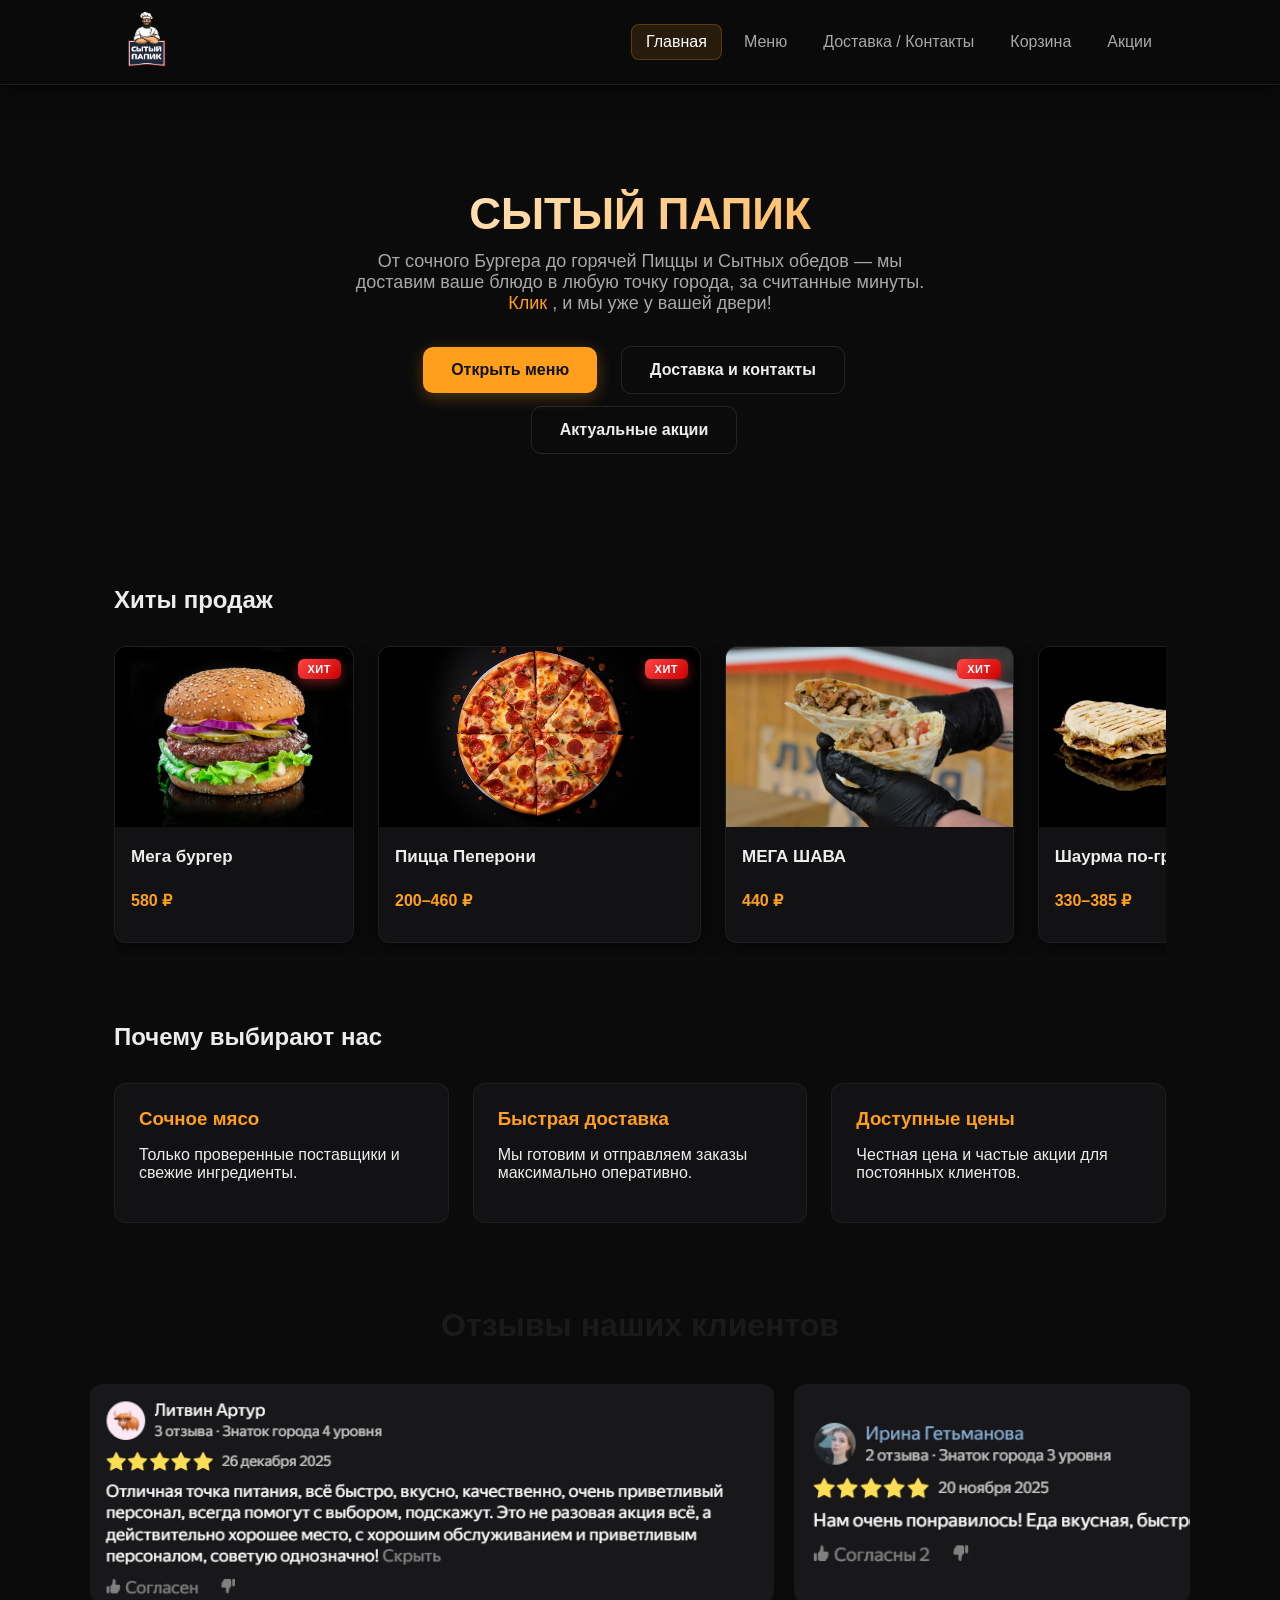
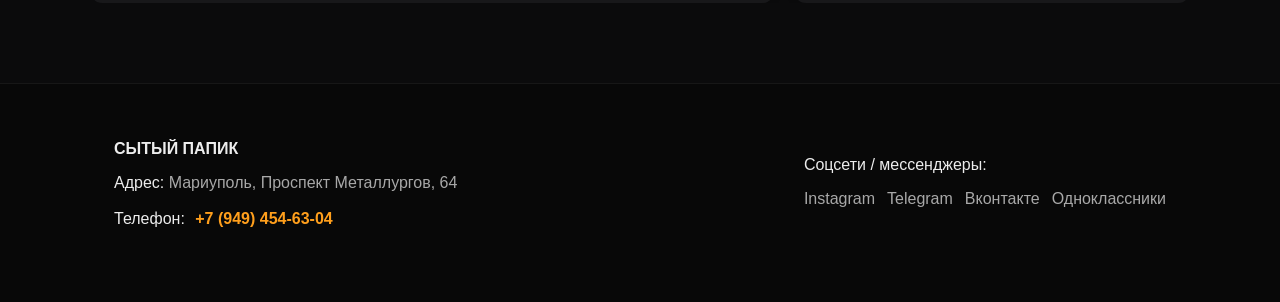
==== commit b97fd7c7: "Update site, add November promo, README with screenshots, LICENSE and .gitignore" ====
--- a/index.html
+++ b/index.html
@@ -10,6 +10,7 @@
   <link rel="stylesheet" href="css/click-span.css?v=10">
   <link rel="stylesheet" href="css/hit.css?v=11">
   <link rel="stylesheet" href="css/reviews.css?v=10">
+  <link rel="icon" href="images/logo-placeholder.png" type="image/png">
 </head>
 <div id="copyToast" class="copy-toast">
   Номер скопирован
@@ -42,7 +43,7 @@
           <a class="btn btn-ghost" href="delivery.html">Доставка и контакты</a>
         </div>
         <div class="hero-actions" style="margin-top:12px;">
-          <a class="btn btn-ghost" href="promotions.html"> Акция Сытый Март</a>
+          <a class="btn btn-ghost" href="promotions.html"> Актуальные акции </a>
         </div>
       </div>
     </section>
